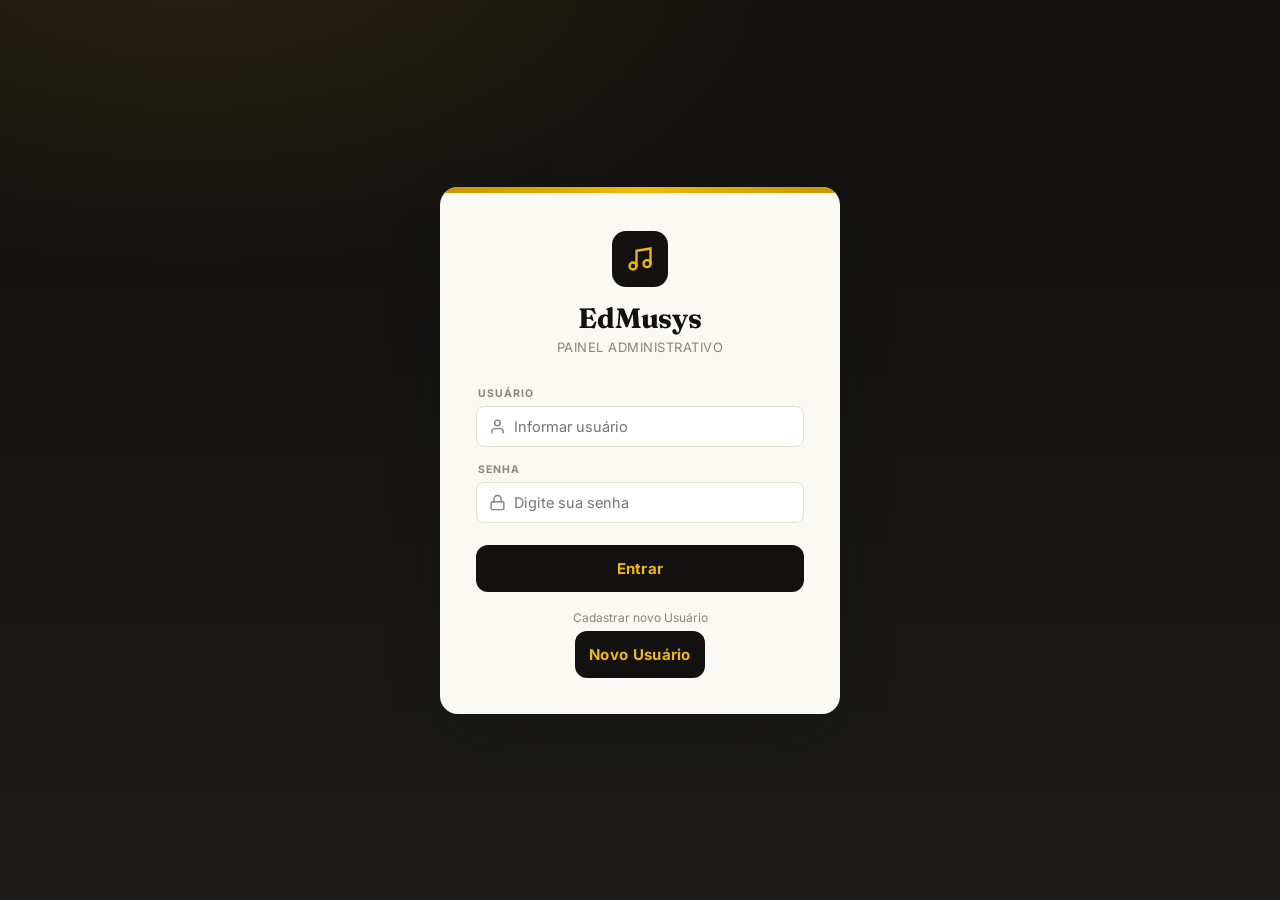
==== index.html @ 48be55d6 "arquivos adicionados a um novo repositório apenas por organização." ====
<!DOCTYPE html>
<html lang="pt-BR">
<head>
<meta charset="UTF-8">
<meta name="viewport" content="width=device-width, initial-scale=1.0">
<title>EdMusys — Gestão de Escola de Música</title>
<link rel="preconnect" href="https://fonts.googleapis.com">
<link href="https://fonts.googleapis.com/css2?family=Fraunces:ital,opsz,wght@0,9..144,500;0,9..144,600;0,9..144,700;1,9..144,500&family=Inter:wght@400;500;600;700;800&family=JetBrains+Mono:wght@500;700&display=swap" rel="stylesheet">

  <link rel="stylesheet" href="css/style.css">
</head>
<body>

<!--PAGINA LOGIN: Área responsável pela autenticação do administrador.O usuário informa seu usuário e senha para acessaro painel administrativo do EdMusys.-->
<div id="login-screen">
  <div class="login-card">
    <!--IDENTIDADE VISUAL DO SISTEMA: Exibe o símbolo musical, nome EdMusys e identificaçãoda área administrativa.-->
    <div class="login-brand">
      <div class="staff">
        <svg viewBox="0 0 24 24" fill="none" stroke="#F0B90B" stroke-width="2" stroke-linecap="round"><path d="M9 18V5l12-2v13"/><circle cx="6" cy="18" r="3"/><circle cx="18" cy="16" r="3"/></svg>
      </div>
      <h1>EdMusys</h1>
      <p>Painel administrativo</p>
    </div>
    <!--FORMULÁRIO DE ACESSO: Contém os campos de usuário e senha, mensagem de erro e botão utilizado para entrar no sistema-->
    <form class="login-form" id="login-form">
      <div class="ifield"> <!--CAMPO DE USUÁRIO: Permite informar o usuário utilizado para acessaro painel administrativo.-->
        <label for="login-user">Usuário</label>
        <div class="icontainer">
          <svg viewBox="0 0 24 24" fill="none" stroke="currentColor" stroke-width="2" stroke-linecap="round" stroke-linejoin="round"><path d="M20 21v-2a4 4 0 0 0-4-4H8a4 4 0 0 0-4 4v2"/><circle cx="12" cy="7" r="4"/></svg>
          <input id="login-user" autocomplete="username" placeholder="Informar usuário">
        </div>
      </div>
      <div class="ifield"><!-- CAMPO DE SENHA: Permite informar a senha do administrador.-->
        <label for="login-pass">Senha</label>
        <div class="icontainer">
          <svg viewBox="0 0 24 24" fill="none" stroke="currentColor" stroke-width="2" stroke-linecap="round" stroke-linejoin="round"><rect x="3" y="11" width="18" height="11" rx="2"/><path d="M7 11V7a5 5 0 0 1 10 0v4"/></svg>
          <input id="login-pass" type="password" autocomplete="current-password" placeholder="Digite sua senha">
        </div>
      </div>
      <!-- MENSAGEM DE ERRO DO LOGIN: exibida quando os dados informados não correspondem a um administrador válido-->
      <div class="login-error" id="login-error">Usuário ou senha inválidos.</div>
      <button type="submit" class="login-submit">Entrar</button><!-- BOTÃO DE ACESSO:Envia os dados do formulário para que o JavaScript realize a validação das credenciais.-->
    </form>
    
    <p class="login-hint">Cadastrar novo Usuário</p>
    <!--Redireciona o administrador para a página cadastro.html-->
    <button class="login-submit novo-usuario" type = "button"
      onclick="window.location.href='cadastro.html'">
      Novo Usuário
    </button>
  </div>
</div>

<!-- PAINEL PRINCIPAL DO SISTEMA: Contém toda a interface administrativa que será exibida depois que o login for realizado com sucesso. -->
<div id="app" class="hidden">
  <aside class="sidebar" id="sidebar"><!-- MENU LATERAL-Permite navegar entre as principais áreas do sistema:Visão Geral, Alunos, Professores e Agendamento.-->
    <button class="brand-btn" id="brand-btn"> 
      <!-- IDENTIDADE VISUAL DO PAINEL:Botão com a marca EdMusys. Também pode ser utilizado para retornar à Visão Geral-->
      <span class="mark"><svg viewBox="0 0 24 24" fill="none" stroke="currentColor" stroke-width="2.2" stroke-linecap="round"><path d="M9 18V5l12-2v13"/><circle cx="6" cy="18" r="3"/><circle cx="18" cy="16" r="3"/></svg></span>
      <span class="name">EdMusys</span>
    </button>
    <nav class="nav-group"> <!--Menu Lateral; botões responsáveis por trocar as telas exibidas no painel administrativo.-->
      <button class="nav-btn" data-view="overview"><svg viewBox="0 0 24 24" fill="none" stroke="currentColor" stroke-width="2" stroke-linecap="round" stroke-linejoin="round"><rect x="3" y="3" width="7" height="9"/><rect x="14" y="3" width="7" height="5"/><rect x="14" y="12" width="7" height="9"/><rect x="3" y="16" width="7" height="5"/></svg> Visão Geral</button>
      <button class="nav-btn" data-view="alunos"><svg viewBox="0 0 24 24" fill="none" stroke="currentColor" stroke-width="2" stroke-linecap="round" stroke-linejoin="round"><path d="M22 10 12 5 2 10l10 5 10-5Z"/><path d="M6 12v5c0 1.7 2.7 3 6 3s6-1.3 6-3v-5"/></svg> Alunos</button>
      <button class="nav-btn" data-view="professores"><svg viewBox="0 0 24 24" fill="none" stroke="currentColor" stroke-width="2" stroke-linecap="round" stroke-linejoin="round"><circle cx="12" cy="8" r="4"/><path d="M4 21c0-4.4 3.6-7 8-7s8 2.6 8 7"/></svg> Professores</button>
      <button class="nav-btn" data-view="horarios"><svg viewBox="0 0 24 24" fill="none" stroke="currentColor" stroke-width="2" stroke-linecap="round" stroke-linejoin="round"><circle cx="12" cy="12" r="9"/><path d="M12 7v5l3 3"/></svg> Agendamento</button>
    </nav> <!-- fecha tag menu lateral -->
    <div class="sidebar-foot">
      <button class="logout-btn" id="logout-btn"><svg viewBox="0 0 24 24" fill="none" stroke="currentColor" stroke-width="2" stroke-linecap="round" stroke-linejoin="round"><path d="M9 21H5a2 2 0 0 1-2-2V5a2 2 0 0 1 2-2h4"/><path d="M16 17l5-5-5-5"/><path d="M21 12H9"/></svg> Sair</button>
    </div>
  </aside>

  <div class="main">
    <div class="topbar">
      <div style="display:flex; align-items:center; gap:12px;">
        <button class="menu-toggle" id="menu-toggle"><svg viewBox="0 0 24 24" fill="none" stroke="currentColor" stroke-width="2" stroke-linecap="round"><path d="M3 6h18M3 12h18M3 18h18"/></svg></button>
        <div>
          <h2 id="view-title">Visão Geral</h2>
          <div class="sub" id="view-sub">Resumo da escola</div>
        </div>
      </div>
      <div id="topbar-actions"></div>
    </div>
    <div class="view" id="view-container"></div>
  </div>
</div>

<!-- FAB -->
<button class="fab hidden" id="fab-calendar" aria-label="Abrir calendário">
  <svg viewBox="0 0 24 24" fill="none" stroke="currentColor" stroke-width="2" stroke-linecap="round" stroke-linejoin="round"><rect x="3" y="4" width="18" height="18" rx="2"/><path d="M16 2v4M8 2v4M3 10h18"/></svg>
</button>

<!-- Calendar overlay -->
<div id="calendar-overlay" class="hidden"></div>

<!-- Modal root -->
<div id="modal-root"></div>

<!-- Profile overlay root -->
<div id="profile-root"></div>

  <script src="js/script.js"></script>

</body>
</html>
---- css/style.css ----
:root{
  --black:#121110;
  --black-soft:#1C1B18;
  --black-elev:#242220;
  --white:#FFFFFF;
  --cream:#FBF9F4;
  --cream-dim:#F1EDE3;
  --gold:#F0B90B;
  --gold-deep:#C99400;
  --gold-pale:#FCE9A8;
  --line:#33312B;
  --line-light:#E4DFD1;
  --muted:#8A8579;
  --muted-dark:#B9B4A6;
  --danger:#E5484D;
  --success:#3FB25E;
  --radius-lg:18px;
  --radius-md:12px;
  --radius-sm:8px;
  --font-display:'Fraunces',serif;
  --font-body:'Inter',sans-serif;
  --font-mono:'JetBrains Mono',monospace;
  --shadow-card:0 1px 2px rgba(18,17,16,.06), 0 8px 24px -12px rgba(18,17,16,.18);
  --shadow-pop:0 20px 60px -20px rgba(18,17,16,.45);
}
*{box-sizing:border-box; margin:0; padding:0;}
body{
  font-family:var(--font-body);
  background:var(--cream);
  color:var(--black);
  min-height:100vh;
  -webkit-font-smoothing:antialiased;
}
button{font-family:inherit; cursor:pointer;}
input,select{font-family:inherit;}
::selection{background:var(--gold-pale); color:var(--black);}
.hidden{display:none !important;}
.scr-only{position:absolute; width:1px; height:1px; overflow:hidden; clip:rect(0,0,0,0);}
:focus-visible{outline:2px solid var(--gold-deep); outline-offset:2px;}

/* ============ LOGIN ============ */
#login-screen{
  min-height:100vh; display:flex; align-items:center; justify-content:center;
  background:
    radial-gradient(1200px 600px at 15% -10%, rgba(240,185,11,.10), transparent 60%),
    linear-gradient(180deg,var(--black) 0%, var(--black-soft) 100%);
  padding:24px;
}
.login-card{
  width:100%; max-width:400px; background:var(--cream);
  border-radius:var(--radius-lg); padding:44px 36px 36px;
  box-shadow:var(--shadow-pop);
  position:relative; overflow:hidden;
}
.login-card::before{
  content:""; position:absolute; top:0; left:0; right:0; height:6px;
  background:linear-gradient(90deg,var(--gold-deep),var(--gold) 50%,var(--gold-deep));
}
.login-brand{ text-align:center; margin-bottom:8px;}
.login-brand .staff{
  width:56px; height:56px; margin:0 auto 14px; border-radius:14px;
  background:var(--black); display:flex; align-items:center; justify-content:center;
}
.login-brand .staff svg{width:28px; height:28px;}
.login-brand h1{ font-family:var(--font-display); font-weight:700; font-size:28px; letter-spacing:-.01em;}
.login-brand p{ color:var(--muted); font-size:13px; margin-top:4px; letter-spacing:.04em; text-transform:uppercase;}
.login-form{ margin-top:32px; display:flex; flex-direction:column; gap:16px;}
.login-error{ display:none; background:#FBEAEA; color:var(--danger); font-size:13px; padding:10px 12px; border-radius:var(--radius-sm); font-weight:600;}
.login-error.show{display:block;}
.login-submit{
  margin-top:6px; background:var(--black); color:var(--gold);
  border:none; border-radius:var(--radius-md); padding:14px; font-weight:700;
  font-size:15px; letter-spacing:.02em; transition:transform .15s ease, background .15s ease;
}
.login-submit:hover{ background:#000; transform:translateY(-1px);}
.login-hint{ text-align:center; margin-top:18px; font-size:12px; color:var(--muted);}

.novo-usuario{ /*Botão de cadastro novo adm*/
  display:block;
  width:fit-content;
  margin:6px auto 0;
}


/* ============ IField component ============ */
.ifield{ display:flex; flex-direction:column; gap:6px; }
.ifield label{
  font-size:10.5px; font-weight:700; letter-spacing:.09em; text-transform:uppercase;
  color:var(--muted); padding-left:2px;
}
.ifield .icontainer{
  display:flex; align-items:center; gap:8px;
  border:1.5px solid var(--line-light); border-radius:var(--radius-sm);
  background:var(--white); padding:0 12px; transition:border-color .15s ease, box-shadow .15s ease;
}
.ifield .icontainer:focus-within{
  border-color:var(--gold-deep); box-shadow:0 0 0 3px rgba(240,185,11,.22);
}
.ifield .icontainer input, .ifield .icontainer select{
  flex:1; border:none; outline:none; background:transparent;
  padding:11px 0; font-size:14.5px; color:var(--black); min-width:0;
}
.ifield .icontainer svg{ width:17px; height:17px; color:var(--muted); flex-shrink:0;}
.ifield .icontainer:focus-within svg{ color:var(--gold-deep); }
.ifield.readonly .icontainer{ background:var(--cream-dim); }
.ifield.readonly input{ color:var(--muted-dark); font-weight:600; }
.ifield .err{ font-size:11.5px; color:var(--danger); font-weight:600; padding-left:2px; display:none;}
.ifield .err.show{display:block;}
.ifield.dark label{ color:var(--muted-dark); }
.ifield.dark .icontainer{ background:var(--black-elev); border-color:#39362F; }
.ifield.dark .icontainer input, .ifield.dark .icontainer select{ color:var(--cream); }
.ifield.dark .icontainer select option{ background:var(--black-elev); color:var(--cream); }
.ifield.dark .icontainer svg{ color:var(--muted-dark); }
.ifield.dark .icontainer:focus-within{ border-color:var(--gold); box-shadow:0 0 0 3px rgba(240,185,11,.18); }

/* ============ APP SHELL ============ */
#app{ display:flex; min-height:100vh; }
.sidebar{
  width:236px; flex-shrink:0; background:var(--black); color:var(--cream);
  display:flex; flex-direction:column; padding:22px 16px; position:sticky; top:0; height:100vh;
}
.brand-btn{
  display:flex; align-items:center; gap:10px; background:none; border:none; color:var(--gold);
  padding:6px 4px 22px; text-align:left; width:100%;
}
.brand-btn .mark{ width:34px; height:34px; background:var(--gold); border-radius:9px; display:flex; align-items:center; justify-content:center; flex-shrink:0;}
.brand-btn .mark svg{ width:19px; height:19px; color:var(--black);}
.brand-btn .name{ font-family:var(--font-display); font-weight:700; font-size:19px; color:var(--white); letter-spacing:-.01em;}
.nav-group{ display:flex; flex-direction:column; gap:3px; margin-top:6px;}
.nav-btn{
  display:flex; align-items:center; gap:11px; background:none; border:none; color:var(--muted-dark);
  padding:11px 12px; border-radius:var(--radius-sm); font-size:14px; font-weight:600; text-align:left;
  transition:background .15s ease, color .15s ease;
}
.nav-btn svg{ width:17px; height:17px; flex-shrink:0;}
.nav-btn:hover{ background:var(--black-elev); color:var(--white);}
.nav-btn.active{ background:var(--gold); color:var(--black);}
.sidebar-foot{ margin-top:auto; padding-top:16px; border-top:1px solid var(--line);}
.logout-btn{
  display:flex; align-items:center; gap:10px; background:none; border:none; color:var(--muted-dark);
  font-size:13px; font-weight:600; padding:10px 12px; width:100%; border-radius:var(--radius-sm);
}
.logout-btn:hover{ background:var(--black-elev); color:var(--danger);}
.logout-btn svg{width:15px;height:15px;}

.main{ flex:1; min-width:0; display:flex; flex-direction:column; position:relative;}
.topbar{
  display:flex; align-items:center; justify-content:space-between;
  padding:22px 32px; border-bottom:1px solid var(--line-light); background:var(--cream);
  position:sticky; top:0; z-index:5;
}
.topbar h2{ font-family:var(--font-display); font-size:24px; font-weight:600;}
.topbar .sub{ color:var(--muted); font-size:13px; margin-top:2px;}
.btn{
  border:none; border-radius:var(--radius-sm); padding:10px 16px; font-weight:700; font-size:13.5px;
  display:inline-flex; align-items:center; gap:7px; transition:transform .12s ease, opacity .12s ease;
}
.btn svg{width:15px;height:15px;}
.btn:active{transform:scale(.97);}
.btn-gold{ background:var(--gold); color:var(--black); }
.btn-gold:hover{ background:var(--gold-deep); }
.btn-dark{ background:var(--black); color:var(--cream); }
.btn-dark:hover{ background:#000; }
.btn-ghost{ background:transparent; color:var(--muted); border:1.5px solid var(--line-light);}
.btn-ghost:hover{ border-color:var(--muted); color:var(--black);}
.btn-danger{ background:transparent; color:var(--danger); border:1.5px solid #F3CBCB;}
.btn-danger:hover{ background:#FBEAEA;}
.btn:disabled{ opacity:.4; cursor:not-allowed; transform:none;}

.view{ padding:28px 32px 60px; }

/* ============ OVERVIEW ============ */
.stat-grid{ display:grid; grid-template-columns:repeat(auto-fit,minmax(190px,1fr)); gap:16px; margin-bottom:28px;}
.stat-card{
  background:var(--white); border-radius:var(--radius-md); padding:20px; box-shadow:var(--shadow-card);
  border-left:4px solid var(--gold);
}
.stat-card .num{ font-family:var(--font-mono); font-size:32px; font-weight:700;}
.stat-card .lbl{ color:var(--muted); font-size:12.5px; font-weight:600; text-transform:uppercase; letter-spacing:.05em; margin-top:4px;}
.overview-sec{ background:var(--white); border-radius:var(--radius-lg); padding:22px; box-shadow:var(--shadow-card); margin-bottom:20px;}
.overview-sec h3{ font-family:var(--font-display); font-size:17px; margin-bottom:14px;}
.mini-row{ display:flex; align-items:center; justify-content:space-between; padding:10px 0; border-bottom:1px solid var(--line-light); font-size:14px;}
.mini-row:last-child{border-bottom:none;}
.mini-row .tag{ font-family:var(--font-mono); font-weight:700; color:var(--gold-deep); font-size:12.5px;}

/* ============ PEOPLE LISTS ============ */
.people-grid{ display:grid; grid-template-columns:repeat(auto-fill,minmax(270px,1fr)); gap:16px;}
.person-card{
  background:var(--white); border-radius:var(--radius-md); padding:18px; box-shadow:var(--shadow-card);
  display:flex; flex-direction:column; gap:12px;
}
.person-top{ display:flex; align-items:center; gap:12px;}
.avatar{
  width:44px; height:44px; border-radius:50%; background:var(--black); color:var(--gold);
  display:flex; align-items:center; justify-content:center; font-weight:700; font-size:15px; flex-shrink:0;
}
.person-name{ font-weight:700; font-size:15px;}
.person-sub{ font-size:12.5px; color:var(--muted); margin-top:1px;}
.badge{
  display:inline-flex; align-items:center; padding:3px 9px; border-radius:99px; font-size:11px; font-weight:700;
  background:var(--gold-pale); color:var(--gold-deep); text-transform:uppercase; letter-spacing:.03em;
}
.badge.paid{ background:#DCF3E3; color:var(--success);}
.badge.pending{ background:#FBEAEA; color:var(--danger);}
.person-meta{ display:flex; flex-wrap:wrap; gap:6px;}
.chip{ background:var(--cream-dim); color:var(--black); font-size:11.5px; font-weight:600; padding:4px 9px; border-radius:99px;}
.person-schedule{ font-size:12.5px; color:var(--muted); display:flex; flex-direction:column; gap:3px; border-top:1px dashed var(--line-light); padding-top:10px;}
.person-schedule b{ color:var(--black); font-family:var(--font-mono);}
.person-actions{ display:flex; gap:8px; margin-top:auto;}
.icon-btn{
  width:32px; height:32px; border-radius:var(--radius-sm); border:1.5px solid var(--line-light); background:var(--white);
  display:flex; align-items:center; justify-content:center; color:var(--muted); flex-shrink:0;
}
.icon-btn svg{width:15px;height:15px;}
.icon-btn:hover{ border-color:var(--gold-deep); color:var(--gold-deep);}
.icon-btn.danger:hover{ border-color:var(--danger); color:var(--danger); background:#FBEAEA;}
.empty-state{
  text-align:center; padding:60px 20px; color:var(--muted); background:var(--white); border-radius:var(--radius-lg);
  border:1.5px dashed var(--line-light);
}
.empty-state svg{width:38px;height:38px; color:var(--gold); margin-bottom:12px;}
.empty-state p{font-size:14px; margin-bottom:14px;}

/* ============ HORARIOS ============ */
.day-pills{ display:flex; gap:8px; flex-wrap:wrap; margin-bottom:22px;}
.day-pill{
  display:flex; align-items:center; gap:7px; background:var(--white); border:1.5px solid var(--line-light);
  border-radius:99px; padding:9px 15px; font-weight:700; font-size:13px; color:var(--black);
}
.day-pill .cnt{
  background:var(--cream-dim); color:var(--muted); font-family:var(--font-mono); font-size:11px; font-weight:700;
  min-width:18px; height:18px; border-radius:99px; display:flex; align-items:center; justify-content:center; padding:0 5px;
}
.day-pill.active{ background:var(--black); border-color:var(--black); color:var(--gold);}
.day-pill.active .cnt{ background:var(--gold); color:var(--black);}

.schedule-grid{ display:grid; grid-template-columns:repeat(auto-fill,minmax(300px,1fr)); gap:18px;}
.ticket-card{
  background:var(--white); border-radius:var(--radius-lg); overflow:hidden; box-shadow:var(--shadow-card);
  position:relative;
}
.ticket-band{
  background:linear-gradient(120deg,var(--gold-deep),var(--gold) 65%);
  padding:14px 18px; display:flex; align-items:baseline; justify-content:space-between; position:relative;
}
.ticket-band .day{ font-family:var(--font-display); font-weight:700; font-size:16px; color:var(--black);}
.ticket-band .time{ font-family:var(--font-mono); font-weight:700; font-size:22px; color:var(--black); letter-spacing:-.02em;}
.ticket-perf{
  height:14px; position:relative; background:var(--white);
  background-image:radial-gradient(circle 6px at 0 0, transparent 6px, var(--white) 6.5px),
    radial-gradient(circle 6px at 100% 0, transparent 6px, var(--white) 6.5px);
}
.ticket-perf::before{
  content:""; position:absolute; top:0; left:14px; right:14px; height:0; border-top:2px dashed var(--line-light);
}
.ticket-body{ padding:16px 18px 18px;}
.ticket-instrument{ font-size:16px; font-weight:700; color:var(--black); margin-bottom:12px; display:flex; align-items:center; gap:8px;}
.ticket-instrument svg{width:17px;height:17px; color:var(--gold-deep);}
.ticket-people{ display:flex; align-items:stretch; }
.ticket-people .side{ flex:1; min-width:0;}
.ticket-people .side .lbl{ font-size:10px; font-weight:700; text-transform:uppercase; letter-spacing:.07em; color:var(--muted); margin-bottom:3px;}
.ticket-people .side .val{ font-size:13.5px; font-weight:600; white-space:nowrap; overflow:hidden; text-overflow:ellipsis;}
.ticket-divider{ width:1px; background:var(--line-light); margin:2px 16px;}
.ticket-actions{ display:flex; gap:8px; margin-top:16px; padding-top:14px; border-top:1px solid var(--line-light);}
.ticket-actions .icon-btn{ margin-left:auto;}

.ticket-edit{ background:var(--black-soft);}
.ticket-edit-head{ display:flex; align-items:center; justify-content:space-between; padding:14px 18px; border-bottom:1px solid var(--line);}
.ticket-edit-head span{ font-weight:700; color:var(--gold); font-size:13px; text-transform:uppercase; letter-spacing:.05em;}
.ticket-edit-actions{ display:flex; gap:8px;}
.btn-sm{ padding:7px 12px; font-size:12px; border-radius:var(--radius-sm); font-weight:700; border:none;}
.btn-sm.save{ background:var(--gold); color:var(--black);}
.btn-sm.cancel{ background:var(--black-elev); color:var(--cream);}
.ticket-edit-body{ padding:16px 18px; display:flex; flex-direction:column; gap:12px;}
.ticket-edit-foot{ padding:12px 18px; border-top:1px solid var(--line);}
.link-danger{ background:none; border:none; color:#FF7A7E; font-size:12.5px; font-weight:700; display:flex; align-items:center; gap:6px;}
.link-danger svg{width:14px;height:14px;}

/* ============ FAB ============ */
.fab{
  position:fixed; right:30px; bottom:30px; width:64px; height:64px; border-radius:50%;
  background:var(--black); color:var(--gold); border:none; box-shadow:0 12px 30px -8px rgba(18,17,16,.5);
  display:flex; align-items:center; justify-content:center; z-index:40; transition:transform .15s ease;
}
.fab:hover{ transform:translateY(-3px) scale(1.03); background:#000;}
.fab svg{ width:28px; height:28px;}

/* ============ CALENDAR OVERLAY ============ */
#calendar-overlay{
  position:fixed; inset:0; background:var(--cream); z-index:60; overflow-y:auto;
}
.cal-head{ display:flex; align-items:center; justify-content:space-between; padding:22px 32px; border-bottom:1px solid var(--line-light);}
.cal-close{ background:var(--black); color:var(--gold); border:none; width:38px; height:38px; border-radius:var(--radius-sm); display:flex; align-items:center; justify-content:center;}
.cal-close svg{width:17px;height:17px;}
.cal-grid{ padding:24px 32px; display:grid; grid-template-columns:repeat(6,1fr); gap:14px;}
.cal-col h4{ font-family:var(--font-display); text-align:center; padding:10px; background:var(--black); color:var(--gold); border-radius:var(--radius-sm) var(--radius-sm) 0 0; font-size:14px;}
.cal-col .slots{ background:var(--white); border:1px solid var(--line-light); border-top:none; border-radius:0 0 var(--radius-sm) var(--radius-sm); min-height:120px; padding:8px;}
.cal-slot{ font-family:var(--font-mono); font-size:11px; background:var(--gold-pale); color:var(--gold-deep); border-radius:6px; padding:6px 7px; margin-bottom:6px; font-weight:700;}
.cal-slot small{ display:block; font-family:var(--font-body); font-weight:600; color:var(--black); font-size:11px; margin-top:2px;}
@media (max-width:900px){ .cal-grid{grid-template-columns:repeat(2,1fr);} }

/* ============ MODALS ============ */
.modal-overlay{
  position:fixed; inset:0; background:rgba(18,17,16,.55); backdrop-filter:blur(2px); z-index:80;
  display:flex; align-items:center; justify-content:center; padding:20px;
}
.modal{
  background:var(--cream); border-radius:var(--radius-lg); width:100%; max-width:440px; max-height:88vh;
  overflow-y:auto; box-shadow:var(--shadow-pop);
}
.modal-head{ display:flex; align-items:center; justify-content:space-between; padding:20px 22px; border-bottom:1px solid var(--line-light); position:sticky; top:0; background:var(--cream);}
.modal-head h3{ font-family:var(--font-display); font-size:19px;}
.modal-close{ background:none; border:none; color:var(--muted); width:30px; height:30px; display:flex; align-items:center; justify-content:center; border-radius:50%;}
.modal-close:hover{ background:var(--cream-dim); color:var(--black);}
.modal-close svg{width:17px;height:17px;}
.modal-body{ padding:20px 22px; display:flex; flex-direction:column; gap:14px;}
.pill-select{ display:flex; flex-wrap:wrap; gap:7px;}
.pill-opt{
  border:1.5px solid var(--line-light); background:var(--white); border-radius:99px; padding:7px 13px;
  font-size:12.5px; font-weight:700; color:var(--muted-dark);
}
.pill-opt.on{ background:var(--gold); border-color:var(--gold-deep); color:var(--black);}
.pill-opt.dark{ background:var(--black-elev); border-color:#39362F; color:var(--muted-dark);}
.pill-opt.dark.on{ background:var(--gold); border-color:var(--gold); color:var(--black);}
.field-group-lbl{ font-size:10.5px; font-weight:700; letter-spacing:.09em; text-transform:uppercase; color:var(--muted); padding-left:2px;}
.modal-foot{ padding:16px 22px 22px;}
.modal-foot .btn{ width:100%; justify-content:center; padding:13px;}

/* ============ FULLSCREEN PROFILE ============ */
#profile-overlay{
  position:fixed; inset:0; background:var(--cream); z-index:70; overflow-y:auto;
}
.profile-head{
  background:var(--black); padding:34px 32px 60px; position:relative;
}
.profile-back{ background:var(--black-elev); border:none; color:var(--cream); width:36px; height:36px; border-radius:var(--radius-sm); display:flex; align-items:center; justify-content:center; margin-bottom:22px;}
.profile-back svg{width:17px;height:17px;}
.profile-id{ display:flex; align-items:center; gap:16px;}
.profile-avatar{ width:72px; height:72px; border-radius:50%; background:var(--gold); color:var(--black); display:flex; align-items:center; justify-content:center; font-size:26px; font-weight:700; flex-shrink:0;}
.profile-id h2{ font-family:var(--font-display); color:var(--white); font-size:24px;}
.profile-id .badge{ margin-top:6px;}
.profile-body{ padding:0 32px; margin-top:-38px; max-width:640px;}
.profile-panel{ background:var(--white); border-radius:var(--radius-lg); box-shadow:var(--shadow-card); padding:24px; margin-bottom:60px;}
.profile-panel h4{ font-family:var(--font-display); font-size:16px; margin-bottom:16px; display:flex; align-items:center; gap:8px;}
.field-row{ display:grid; grid-template-columns:1fr 1fr; gap:14px; margin-bottom:14px;}
@media (max-width:520px){ .field-row{grid-template-columns:1fr;} }
.pay-toggle-wrap{ display:flex; align-items:center; justify-content:space-between; background:var(--cream-dim); border-radius:var(--radius-sm); padding:12px 14px; margin-bottom:16px;}
.pay-toggle-wrap span{ font-size:13px; font-weight:700;}
.switch{ position:relative; width:44px; height:24px;}
.switch input{ opacity:0; width:0; height:0;}
.switch .track{ position:absolute; inset:0; background:var(--line-light); border-radius:99px; transition:.2s; cursor:pointer;}
.switch .track::before{ content:""; position:absolute; width:18px; height:18px; left:3px; top:3px; background:var(--white); border-radius:50%; transition:.2s;}
.switch input:checked + .track{ background:var(--success);}
.switch input:checked + .track::before{ transform:translateX(20px);}
.profile-save-bar{ position:sticky; bottom:0; background:var(--cream); padding:16px 0 0; margin-top:6px;}
.profile-save-bar .btn{ width:100%; justify-content:center; padding:14px;}

@media (max-width:860px){
  .sidebar{ position:fixed; z-index:50; transform:translateX(-100%); transition:transform .2s ease; box-shadow:var(--shadow-pop);}
  .sidebar.open{ transform:translateX(0);}
  .topbar{ padding:18px 18px;}
  .view{ padding:20px 18px 60px;}
  .menu-toggle{ display:flex !important;}
  .fab{ right:18px; bottom:18px;}
}
.menu-toggle{ display:none; background:var(--black); color:var(--gold); border:none; width:38px; height:38px; border-radius:var(--radius-sm); align-items:center; justify-content:center;}
.menu-toggle svg{width:18px;height:18px;}
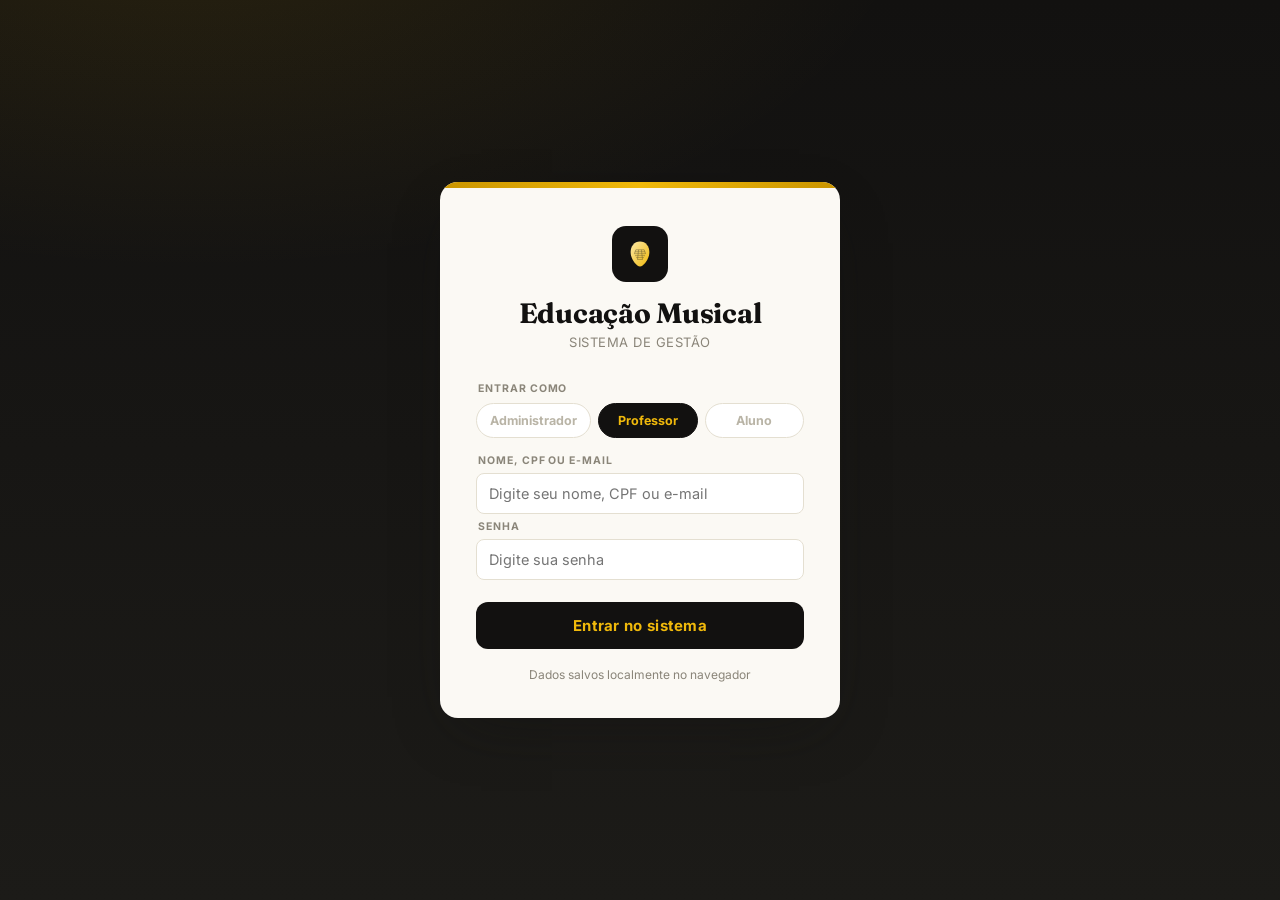
==== commit 5e9fbfaf: "Refactor login screen and add main app panel Updated the login screen and added the main application" ====
--- a/index.html
+++ b/index.html
@@ -12,48 +12,10 @@
 <body>
 
 <!--PAGINA LOGIN: Área responsável pela autenticação do administrador.O usuário informa seu usuário e senha para acessaro painel administrativo do EdMusys.-->
-<div id="login-screen">
-  <div class="login-card">
-    <!--IDENTIDADE VISUAL DO SISTEMA: Exibe o símbolo musical, nome EdMusys e identificaçãoda área administrativa.-->
-    <div class="login-brand">
-      <div class="staff">
-        <svg viewBox="0 0 24 24" fill="none" stroke="#F0B90B" stroke-width="2" stroke-linecap="round"><path d="M9 18V5l12-2v13"/><circle cx="6" cy="18" r="3"/><circle cx="18" cy="16" r="3"/></svg>
-      </div>
-      <h1>EdMusys</h1>
-      <p>Painel administrativo</p>
-    </div>
-    <!--FORMULÁRIO DE ACESSO: Contém os campos de usuário e senha, mensagem de erro e botão utilizado para entrar no sistema-->
-    <form class="login-form" id="login-form">
-      <div class="ifield"> <!--CAMPO DE USUÁRIO: Permite informar o usuário utilizado para acessaro painel administrativo.-->
-        <label for="login-user">Usuário</label>
-        <div class="icontainer">
-          <svg viewBox="0 0 24 24" fill="none" stroke="currentColor" stroke-width="2" stroke-linecap="round" stroke-linejoin="round"><path d="M20 21v-2a4 4 0 0 0-4-4H8a4 4 0 0 0-4 4v2"/><circle cx="12" cy="7" r="4"/></svg>
-          <input id="login-user" autocomplete="username" placeholder="Informar usuário">
-        </div>
-      </div>
-      <div class="ifield"><!-- CAMPO DE SENHA: Permite informar a senha do administrador.-->
-        <label for="login-pass">Senha</label>
-        <div class="icontainer">
-          <svg viewBox="0 0 24 24" fill="none" stroke="currentColor" stroke-width="2" stroke-linecap="round" stroke-linejoin="round"><rect x="3" y="11" width="18" height="11" rx="2"/><path d="M7 11V7a5 5 0 0 1 10 0v4"/></svg>
-          <input id="login-pass" type="password" autocomplete="current-password" placeholder="Digite sua senha">
-        </div>
-      </div>
-      <!-- MENSAGEM DE ERRO DO LOGIN: exibida quando os dados informados não correspondem a um administrador válido-->
-      <div class="login-error" id="login-error">Usuário ou senha inválidos.</div>
-      <button type="submit" class="login-submit">Entrar</button><!-- BOTÃO DE ACESSO:Envia os dados do formulário para que o JavaScript realize a validação das credenciais.-->
-    </form>
-    
-    <p class="login-hint">Cadastrar novo Usuário</p>
-    <!--Redireciona o administrador para a página cadastro.html-->
-    <button class="login-submit novo-usuario" type = "button"
-      onclick="window.location.href='cadastro.html'">
-      Novo Usuário
-    </button>
-  </div>
-</div>
+
 
 <!-- PAINEL PRINCIPAL DO SISTEMA: Contém toda a interface administrativa que será exibida depois que o login for realizado com sucesso. -->
-<div id="app" class="hidden">
+<div id="app">
   <aside class="sidebar" id="sidebar"><!-- MENU LATERAL-Permite navegar entre as principais áreas do sistema:Visão Geral, Alunos, Professores e Agendamento.-->
     <button class="brand-btn" id="brand-btn"> 
       <!-- IDENTIDADE VISUAL DO PAINEL:Botão com a marca EdMusys. Também pode ser utilizado para retornar à Visão Geral-->
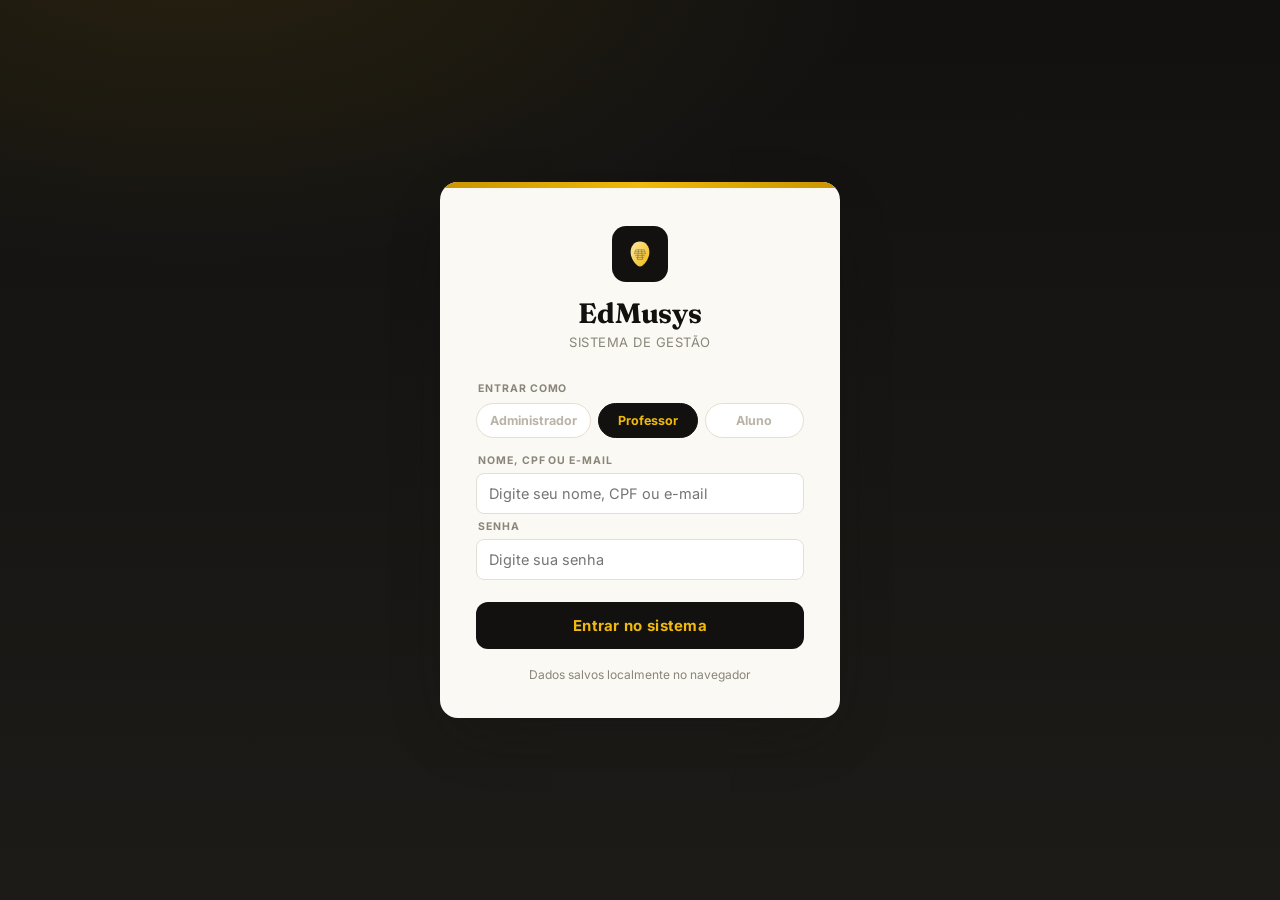
==== commit e9c9c052: "Refactor index.html structure and improve layout" ====
--- a/index.html
+++ b/index.html
@@ -1,33 +1,27 @@
 <!DOCTYPE html>
 <html lang="pt-BR">
 <head>
-<meta charset="UTF-8">
-<meta name="viewport" content="width=device-width, initial-scale=1.0">
-<title>EdMusys — Gestão de Escola de Música</title>
-<link rel="preconnect" href="https://fonts.googleapis.com">
-<link href="https://fonts.googleapis.com/css2?family=Fraunces:ital,opsz,wght@0,9..144,500;0,9..144,600;0,9..144,700;1,9..144,500&family=Inter:wght@400;500;600;700;800&family=JetBrains+Mono:wght@500;700&display=swap" rel="stylesheet">
-
+  <meta charset="UTF-8">
+  <meta name="viewport" content="width=device-width, initial-scale=1.0">
+  <title>EdMusys — Gestão de Escola de Música</title>
+  <link rel="preconnect" href="https://fonts.googleapis.com">
+  <link href="https://fonts.googleapis.com/css2?family=Fraunces:ital,opsz,wght@0,9..144,500;0,9..144,600;0,9..144,700;1,9..144,500&family=Inter:wght@400;500;600;700;800&family=JetBrains+Mono:wght@500;700&display=swap" rel="stylesheet">
   <link rel="stylesheet" href="css/style.css">
 </head>
 <body>
 
-<!--PAGINA LOGIN: Área responsável pela autenticação do administrador.O usuário informa seu usuário e senha para acessaro painel administrativo do EdMusys.-->
-
-
-<!-- PAINEL PRINCIPAL DO SISTEMA: Contém toda a interface administrativa que será exibida depois que o login for realizado com sucesso. -->
 <div id="app">
-  <aside class="sidebar" id="sidebar"><!-- MENU LATERAL-Permite navegar entre as principais áreas do sistema:Visão Geral, Alunos, Professores e Agendamento.-->
+  <aside class="sidebar" id="sidebar">
     <button class="brand-btn" id="brand-btn"> 
-      <!-- IDENTIDADE VISUAL DO PAINEL:Botão com a marca EdMusys. Também pode ser utilizado para retornar à Visão Geral-->
       <span class="mark"><svg viewBox="0 0 24 24" fill="none" stroke="currentColor" stroke-width="2.2" stroke-linecap="round"><path d="M9 18V5l12-2v13"/><circle cx="6" cy="18" r="3"/><circle cx="18" cy="16" r="3"/></svg></span>
       <span class="name">EdMusys</span>
     </button>
-    <nav class="nav-group"> <!--Menu Lateral; botões responsáveis por trocar as telas exibidas no painel administrativo.-->
-      <button class="nav-btn" data-view="overview"><svg viewBox="0 0 24 24" fill="none" stroke="currentColor" stroke-width="2" stroke-linecap="round" stroke-linejoin="round"><rect x="3" y="3" width="7" height="9"/><rect x="14" y="3" width="7" height="5"/><rect x="14" y="12" width="7" height="9"/><rect x="3" y="16" width="7" height="5"/></svg> Visão Geral</button>
+    <nav class="nav-group">
+      <button class="nav-btn active" data-view="overview"><svg viewBox="0 0 24 24" fill="none" stroke="currentColor" stroke-width="2" stroke-linecap="round" stroke-linejoin="round"><rect x="3" y="3" width="7" height="9"/><rect x="14" y="3" width="7" height="5"/><rect x="14" y="12" width="7" height="9"/><rect x="3" y="16" width="7" height="5"/></svg> Visão Geral</button>
       <button class="nav-btn" data-view="alunos"><svg viewBox="0 0 24 24" fill="none" stroke="currentColor" stroke-width="2" stroke-linecap="round" stroke-linejoin="round"><path d="M22 10 12 5 2 10l10 5 10-5Z"/><path d="M6 12v5c0 1.7 2.7 3 6 3s6-1.3 6-3v-5"/></svg> Alunos</button>
       <button class="nav-btn" data-view="professores"><svg viewBox="0 0 24 24" fill="none" stroke="currentColor" stroke-width="2" stroke-linecap="round" stroke-linejoin="round"><circle cx="12" cy="8" r="4"/><path d="M4 21c0-4.4 3.6-7 8-7s8 2.6 8 7"/></svg> Professores</button>
       <button class="nav-btn" data-view="horarios"><svg viewBox="0 0 24 24" fill="none" stroke="currentColor" stroke-width="2" stroke-linecap="round" stroke-linejoin="round"><circle cx="12" cy="12" r="9"/><path d="M12 7v5l3 3"/></svg> Agendamento</button>
-    </nav> <!-- fecha tag menu lateral -->
+    </nav>
     <div class="sidebar-foot">
       <button class="logout-btn" id="logout-btn"><svg viewBox="0 0 24 24" fill="none" stroke="currentColor" stroke-width="2" stroke-linecap="round" stroke-linejoin="round"><path d="M9 21H5a2 2 0 0 1-2-2V5a2 2 0 0 1 2-2h4"/><path d="M16 17l5-5-5-5"/><path d="M21 12H9"/></svg> Sair</button>
     </div>
@@ -35,16 +29,49 @@
 
   <div class="main">
     <div class="topbar">
-      <div style="display:flex; align-items:center; gap:12px;">
+      <div class="topbar-left">
         <button class="menu-toggle" id="menu-toggle"><svg viewBox="0 0 24 24" fill="none" stroke="currentColor" stroke-width="2" stroke-linecap="round"><path d="M3 6h18M3 12h18M3 18h18"/></svg></button>
-        <div>
+        <div class="page-header">
           <h2 id="view-title">Visão Geral</h2>
-          <div class="sub" id="view-sub">Resumo da escola</div>
+          <p class="sub" id="view-sub">Resumo da escola</p>
         </div>
       </div>
-      <div id="topbar-actions"></div>
+
+      <div class="topbar-right">
+        <button id="theme-toggle" class="btn-theme" type="button" aria-label="Alternar tema">
+          <span id="theme-toggle-icon"></span>
+          <span id="theme-toggle-text">Modo Escuro</span>
+        </button>
+        <div id="topbar-actions"></div>
+      </div>
     </div>
+    
     <div class="view" id="view-container"></div>
+  </div>
+</div>
+
+<div class="card">
+  <!-- 1. VISUALIZAÇÃO NORMAL -->
+  <div class="info-aluno">
+    <h3>Raul Bezerra</h3>
+    <p>Violão - Segunda 13:00</p>
+    
+    <!-- Botão de editar chamando a função do JS -->
+    <button onclick="alternarEdicao(this)">✏️ Editar</button>
+  </div>
+
+  <!-- 2. FORMULÁRIO DE EDIÇÃO (Começa escondido pelo CSS) -->
+  <div class="form-edicao">
+    <h4>Editar Aluno</h4>
+    
+    <label>Nome:</label>
+    <input type="text" value="Raul Bezerra">
+    
+    <label>Horário:</label>
+    <input type="text" value="Segunda 13:00">
+
+    <button type="button" onclick="salvarFormulario(this)">Salvar</button>
+    <button type="button" onclick="alternarEdicao(this)">Cancelar</button>
   </div>
 </div>
 
@@ -53,16 +80,11 @@
   <svg viewBox="0 0 24 24" fill="none" stroke="currentColor" stroke-width="2" stroke-linecap="round" stroke-linejoin="round"><rect x="3" y="4" width="18" height="18" rx="2"/><path d="M16 2v4M8 2v4M3 10h18"/></svg>
 </button>
 
-<!-- Calendar overlay -->
+<!-- Overlay / Modais -->
 <div id="calendar-overlay" class="hidden"></div>
-
-<!-- Modal root -->
 <div id="modal-root"></div>
-
-<!-- Profile overlay root -->
 <div id="profile-root"></div>
 
-  <script src="js/script.js"></script>
-
+<script src="js/script.js"></script>
 </body>
 </html>
--- a/css/style.css
+++ b/css/style.css
@@ -1,367 +1,361 @@
-:root{
-  --black:#121110;
-  --black-soft:#1C1B18;
-  --black-elev:#242220;
-  --white:#FFFFFF;
-  --cream:#FBF9F4;
-  --cream-dim:#F1EDE3;
-  --gold:#F0B90B;
-  --gold-deep:#C99400;
-  --gold-pale:#FCE9A8;
-  --line:#33312B;
-  --line-light:#E4DFD1;
-  --muted:#8A8579;
-  --muted-dark:#B9B4A6;
-  --danger:#E5484D;
-  --success:#3FB25E;
-  --radius-lg:18px;
-  --radius-md:12px;
-  --radius-sm:8px;
-  --font-display:'Fraunces',serif;
-  --font-body:'Inter',sans-serif;
-  --font-mono:'JetBrains Mono',monospace;
-  --shadow-card:0 1px 2px rgba(18,17,16,.06), 0 8px 24px -12px rgba(18,17,16,.18);
-  --shadow-pop:0 20px 60px -20px rgba(18,17,16,.45);
-}
-*{box-sizing:border-box; margin:0; padding:0;}
-body{
-  font-family:var(--font-body);
-  background:var(--cream);
-  color:var(--black);
-  min-height:100vh;
-  -webkit-font-smoothing:antialiased;
-}
-button{font-family:inherit; cursor:pointer;}
-input,select{font-family:inherit;}
-::selection{background:var(--gold-pale); color:var(--black);}
-.hidden{display:none !important;}
-.scr-only{position:absolute; width:1px; height:1px; overflow:hidden; clip:rect(0,0,0,0);}
-:focus-visible{outline:2px solid var(--gold-deep); outline-offset:2px;}
+/* ============================================================
+   1. VARIÁVEIS DE TEMA E DARK MODE
+   ============================================================ */
+   :root {
+    --black: #121110;
+    --black-soft: #1C1B18;
+    --black-elev: #242220;
+    --white: #FFFFFF;
+    --cream: #FBF9F4;
+    --cream-dim: #F1EDE3;
+    --gold: #F0B90B;
+    --gold-deep: #C99400;
+    --gold-pale: #FCE9A8;
+    --line: #33312B;
+    --line-light: #E4DFD1;
+    --muted: #8A8579;
+    --muted-dark: #B9B4A6;
+    --danger: #E5484D;
+    --success: #3FB25E;
+    --radius-lg: 18px;
+    --radius-md: 12px;
+    --radius-sm: 8px;
+    --font-display: 'Fraunces', serif;
+    --font-body: 'Inter', sans-serif;
+    --font-mono: 'JetBrains Mono', monospace;
+    --shadow-card: 0 1px 2px rgba(18,17,16,.06), 0 8px 24px -12px rgba(18,17,16,.18);
+    --shadow-pop: 0 20px 60px -20px rgba(18,17,16,.45);
+  
+    /* Mapeamento de variáveis dinâmicas (Tema Claro Padrão) */
+    --bg-page: var(--cream);
+    --bg-surface: var(--white);
+    --bg-chip: #F1F5F9;
+    --text-main: var(--black);
+    --text-sub: var(--muted);
+    --text-chip: #334155;
+    --border-main: var(--line-light);
+    --border-chip: #E2E8F0;
+  }
+  
+  body.dark-mode {
+    --bg-page: var(--black);
+    --bg-surface: var(--black-soft);
+    --bg-chip: #262626;
+    --text-main: var(--cream);
+    --text-sub: var(--muted-dark);
+    --text-chip: #E5E5E5;
+    --border-main: var(--line);
+    --border-chip: #404040;
+  }
+  
+  /* ============================================================
+     2. RESET E ESTILOS BASE
+     ============================================================ */
+  * { box-sizing: border-box; margin: 0; padding: 0; }
+  
+  body {
+    font-family: var(--font-body);
+    background: var(--bg-page);
+    color: var(--text-main);
+    min-height: 100vh;
+    -webkit-font-smoothing: antialiased;
+    transition: background-color 0.25s ease, color 0.25s ease;
+  }
+  
+  button { font-family: inherit; cursor: pointer; }
+  input, select { font-family: inherit; }
+  ::selection { background: var(--gold-pale); color: var(--black); }
+  .hidden { display: none !important; }
+  .scr-only { position: absolute; width: 1px; height: 1px; overflow: hidden; clip: rect(0,0,0,0); }
+  :focus-visible { outline: 2px solid var(--gold-deep); outline-offset: 2px; }
+  
+  /* ============================================================
+     3. APP SHELL & ESTRUTURA GERAL
+     ============================================================ */
+  #app { display: flex; min-height: 100vh; }
+  
+  .sidebar {
+    width: 236px; flex-shrink: 0; background: var(--black); color: var(--cream);
+    display: flex; flex-direction: column; padding: 22px 16px; position: sticky; top: 0; height: 100vh;
+  }
+  
+  .brand-btn {
+    display: flex; align-items: center; gap: 10px; background: none; border: none; color: var(--gold);
+    padding: 6px 4px 22px; text-align: left; width: 100%;
+  }
+  .brand-btn .mark { width: 34px; height: 34px; background: var(--gold); border-radius: 9px; display: flex; align-items: center; justify-content: center; flex-shrink: 0;}
+  .brand-btn .mark svg { width: 19px; height: 19px; color: var(--black);}
+  .brand-btn .name { font-family: var(--font-display); font-weight: 700; font-size: 19px; color: var(--white); letter-spacing: -.01em;}
+  
+  .nav-group { display: flex; flex-direction: column; gap: 3px; margin-top: 6px;}
+  .nav-btn {
+    display: flex; align-items: center; gap: 11px; background: none; border: none; color: var(--muted-dark);
+    padding: 11px 12px; border-radius: var(--radius-sm); font-size: 14px; font-weight: 600; text-align: left;
+    transition: background .15s ease, color .15s ease;
+  }
+  .nav-btn svg { width: 17px; height: 17px; flex-shrink: 0;}
+  .nav-btn:hover { background: var(--black-elev); color: var(--white);}
+  .nav-btn.active { background: var(--gold); color: var(--black);}
+  
+  .sidebar-foot { margin-top: auto; padding-top: 16px; border-top: 1px solid var(--line);}
+  .logout-btn {
+    display: flex; align-items: center; gap: 10px; background: none; border: none; color: var(--muted-dark);
+    font-size: 13px; font-weight: 600; padding: 10px 12px; width: 100%; border-radius: var(--radius-sm);
+  }
+  .logout-btn:hover { background: var(--black-elev); color: var(--danger);}
+  .logout-btn svg { width: 15px; height: 15px;}
+  
+  .main { flex: 1; min-width: 0; display: flex; flex-direction: column; position: relative;}
+  
+  /* TOPBAR */
+  .topbar {
+    display: flex; align-items: center; justify-content: space-between;
+    padding: 18px 32px; border-bottom: 1px solid var(--border-main); background: var(--bg-surface);
+    position: sticky; top: 0; z-index: 5;
+  }
+  .topbar-left { display: flex; align-items: center; gap: 14px; }
+  .topbar-right { display: flex; align-items: center; gap: 12px; }
+  
+  .page-header h2 { font-family: var(--font-display); font-size: 24px; font-weight: 600; color: var(--text-main);}
+  .page-header .sub { color: var(--text-sub); font-size: 13px; margin-top: 2px;}
+  
+  .view { padding: 28px 32px 60px; }
+  
+  /* ============================================================
+     4. COMPONENTES GLOBAIS (BOTÕES, IFIELDS, CHIPS, BADGES)
+     ============================================================ */
+  .btn {
+    border: none; border-radius: var(--radius-sm); padding: 10px 16px;
+    font-weight: 700; font-size: 13.5px; display: inline-flex; align-items: center; gap: 7px;
+    transition: transform .2s cubic-bezier(.25,.8,.25,1), background-color .25s ease, box-shadow .25s ease, border-color .25s ease;
+  }
+  .btn:hover { transform: translateY(-2px); }
+  .btn:active { transform: translateY(1px) scale(.97); }
+  .btn svg { width: 15px; height: 15px;}
+  
+  .btn-gold { background: var(--gold); color: var(--black); }
+  .btn-gold:hover { background: var(--gold-deep); box-shadow: 0 6px 16px rgba(201,148,0,.25); }
+  .btn-dark { background: var(--black); color: var(--cream); }
+  .btn-dark:hover { background: #000; box-shadow: 0 6px 16px rgba(18,17,16,.20); }
+  .btn-ghost { background: transparent; color: var(--text-sub); border: 1.5px solid var(--border-main);}
+  .btn-ghost:hover { border-color: var(--gold-deep); color: var(--text-main); background: rgba(240,185,11,.08); }
+  .btn-danger { background: transparent; color: var(--danger); border: 1.5px solid #F3CBCB;}
+  .btn-danger:hover { background: #FBEAEA;}
+  .btn:disabled { opacity: .4; cursor: not-allowed; transform: none;}
+  
+  .btn-theme {
+    display: inline-flex; align-items: center; gap: 8px; background: var(--bg-surface);
+    color: var(--text-main); border: 1px solid var(--border-main); padding: 8px 14px;
+    border-radius: var(--radius-sm); cursor: pointer; font-family: var(--font-body);
+    font-size: 13.5px; font-weight: 600; box-shadow: var(--shadow-card); transition: all 0.2s ease;
+  }
+  .btn-theme:hover { border-color: var(--gold); }
+  
+  .ifield { display: flex; flex-direction: column; gap: 6px; }
+  .ifield label { font-size: 10.5px; font-weight: 700; letter-spacing: .09em; text-transform: uppercase; color: var(--text-sub); padding-left: 2px;}
+  .ifield .icontainer {
+    display: flex; align-items: center; gap: 8px; border: 1.5px solid var(--border-main);
+    border-radius: var(--radius-sm); background: var(--bg-surface); padding: 0 12px; transition: border-color .15s ease, box-shadow .15s ease;
+  }
+  .ifield .icontainer:focus-within { border-color: var(--gold-deep); box-shadow: 0 0 0 3px rgba(240,185,11,.22); }
+  .ifield .icontainer input, .ifield .icontainer select { flex: 1; border: none; outline: none; background: transparent; padding: 11px 0; font-size: 14.5px; color: var(--text-main); min-width: 0; }
+  .ifield .icontainer svg { width: 17px; height: 17px; color: var(--text-sub); flex-shrink: 0;}
+  .ifield .icontainer:focus-within svg { color: var(--gold-deep); }
+  .ifield.readonly .icontainer { background: var(--black-elev); }
+  .ifield.readonly input { color: var(--muted-dark); font-weight: 600; }
+  .ifield .err { font-size: 11.5px; color: var(--danger); font-weight: 600; padding-left: 2px; display: none;}
+  .ifield .err.show { display: block; }
+  
+  .badge {
+    display: inline-flex; align-items: center; padding: 3px 9px; border-radius: 99px; font-size: 11px; font-weight: 700;
+    background: var(--gold-pale); color: var(--gold-deep); text-transform: uppercase; letter-spacing: .03em;
+  }
+  .badge.paid { background: #DCF3E3; color: var(--success);}
+  .badge.pending { background: #FBEAEA; color: var(--danger);}
+  
+  .chip {
+    background-color: var(--bg-chip); color: var(--text-chip); border: 1px solid var(--border-chip);
+    padding: 4px 10px; border-radius: 12px; font-size: 0.75rem; font-weight: 600; display: inline-block;
+  }
+  
+  .icon-btn {
+    width: 32px; height: 32px; border-radius: var(--radius-sm); border: 1.5px solid var(--border-main); background: var(--bg-surface);
+    display: flex; align-items: center; justify-content: center; color: var(--text-sub); flex-shrink: 0;
+  }
+  .icon-btn svg { width: 15px; height: 15px;}
+  .icon-btn:hover { border-color: var(--gold-deep); color: var(--gold-deep);}
+  .icon-btn.danger:hover { border-color: var(--danger); color: var(--danger); background: #FBEAEA;}
+  
+  /* ============================================================
+     5. ESTILOS DE VISÕES ESPECÍFICAS
+     ============================================================ */
+  /* OVERVIEW */
+  .stat-grid { display: grid; grid-template-columns: repeat(auto-fit,minmax(190px,1fr)); gap: 16px; margin-bottom: 28px;}
+  .stat-card {
+    background: var(--bg-surface); border-radius: var(--radius-md); padding: 20px; box-shadow: var(--shadow-card);
+    border: 1px solid var(--border-main); border-left: 4px solid var(--gold); cursor: pointer;
+    transition: transform .3s cubic-bezier(.25,.8,.25,1), box-shadow .3s ease, border-color .3s ease;
+  }
+  .stat-card:hover {
+    transform: translateY(-6px); box-shadow: 0 12px 24px -10px rgba(201,148,0,.28), 0 0 18px rgba(240,185,11,.12);
+    border-left-color: var(--gold-deep);
+  }
+  .stat-card .num { font-family: var(--font-mono); font-size: 32px; font-weight: 700; color: var(--text-main);}
+  .stat-card .lbl { color: var(--text-sub); font-size: 12.5px; font-weight: 600; text-transform: uppercase; letter-spacing: .05em; margin-top: 4px;}
+  
+  .overview-sec { 
+    background: var(--bg-surface); border-radius: var(--radius-lg); padding: 22px; box-shadow: var(--shadow-card); 
+    margin-bottom: 20px; border: 1px solid var(--border-main);
+  }
+  .overview-sec h3 { font-family: var(--font-display); font-size: 17px; margin-bottom: 14px; color: var(--text-main);}
+  .mini-row { display: flex; align-items: center; justify-content: space-between; padding: 10px 0; border-bottom: 1px solid var(--border-main); font-size: 14px; color: var(--text-main);}
+  .mini-row:last-child { border-bottom: none;}
+  .mini-row .tag { font-family: var(--font-mono); font-weight: 700; color: var(--gold-deep); font-size: 12.5px;}
+  
+  /* LISTAS DE PESSOAS */
+  .people-grid { display: grid; grid-template-columns: repeat(auto-fill,minmax(270px,1fr)); gap: 16px;}
+  .person-card {
+    background: var(--bg-surface); border-radius: var(--radius-md); padding: 18px; box-shadow: var(--shadow-card);
+    border: 1px solid var(--border-main); display: flex; flex-direction: column; gap: 12px;
+  }
+  .person-top { display: flex; align-items: center; gap: 12px;}
+  .avatar {
+    width: 44px; height: 44px; border-radius: 50%; background: var(--black); color: var(--gold);
+    display: flex; align-items: center; justify-content: center; font-weight: 700; font-size: 15px; flex-shrink: 0;
+  }
+  .person-name { font-weight: 700; font-size: 15px; color: var(--text-main);}
+  .person-sub { font-size: 12.5px; color: var(--text-sub); margin-top: 1px;}
+  .person-meta { display: flex; flex-wrap: wrap; gap: 6px;}
+  .person-schedule { font-size: 12.5px; color: var(--text-sub); display: flex; flex-direction: column; gap: 3px; border-top: 1px dashed var(--border-main); padding-top: 10px;}
+  .person-schedule b { color: var(--text-main); font-family: var(--font-mono);}
+  .person-actions { display: flex; gap: 8px; margin-top: auto;}
+  
+  .empty-state {
+    text-align: center; padding: 60px 20px; color: var(--text-sub); background: var(--bg-surface); border-radius: var(--radius-lg);
+    border: 1.5px dashed var(--border-main);
+  }
+  .empty-state svg { width: 38px; height: 38px; color: var(--gold); margin-bottom: 12px;}
+  .empty-state p { font-size: 14px; margin-bottom: 14px;}
+  
+  /* HORÁRIOS */
+  .day-pills { display: flex; gap: 8px; flex-wrap: wrap; margin-bottom: 22px;}
+  .day-pill {
+    display: flex; align-items: center; gap: 7px; background: var(--bg-surface); border: 1.5px solid var(--border-main);
+    border-radius: 99px; padding: 9px 15px; font-weight: 700; font-size: 13px; color: var(--text-main);
+  }
+  .day-pill .cnt {
+    background: var(--bg-page); color: var(--text-sub); font-family: var(--font-mono); font-size: 11px; font-weight: 700;
+    min-width: 18px; height: 18px; border-radius: 99px; display: flex; align-items: center; justify-content: center; padding: 0 5px;
+  }
+  .day-pill.active { background: var(--black); border-color: var(--black); color: var(--gold);}
+  .day-pill.active .cnt { background: var(--gold); color: var(--black);}
+  
+  .schedule-grid { display: grid; grid-template-columns: repeat(auto-fill,minmax(300px,1fr)); gap: 18px;}
+  .ticket-card {
+    background: var(--bg-surface); border-radius: var(--radius-lg); overflow: hidden; box-shadow: var(--shadow-card);
+    position: relative; border: 1px solid var(--border-main);
+  }
+  .ticket-band {
+    background: linear-gradient(120deg,var(--gold-deep),var(--gold) 65%);
+    padding: 14px 18px; display: flex; align-items: baseline; justify-content: space-between; position: relative;
+  }
+  .ticket-band .day { font-family: var(--font-display); font-weight: 700; font-size: 16px; color: var(--black);}
+  .ticket-band .time { font-family: var(--font-mono); font-weight: 700; font-size: 22px; color: var(--black); letter-spacing: -.02em;}
+  .ticket-perf {
+    height: 14px; position: relative; background: var(--bg-surface);
+    background-image: radial-gradient(circle 6px at 0 0, transparent 6px, var(--bg-surface) 6.5px),
+      radial-gradient(circle 6px at 100% 0, transparent 6px, var(--bg-surface) 6.5px);
+  }
+  .ticket-perf::before { content: ""; position: absolute; top: 0; left: 14px; right: 14px; height: 0; border-top: 2px dashed var(--border-main); }
+  .ticket-body { padding: 16px 18px 18px;}
+  .ticket-instrument { font-size: 16px; font-weight: 700; color: var(--text-main); margin-bottom: 12px; display: flex; align-items: center; gap: 8px;}
+  .ticket-instrument svg { width: 17px; height: 17px; color: var(--gold-deep);}
+  .ticket-people { display: flex; align-items: stretch; }
+  .ticket-people .side { flex: 1; min-width: 0;}
+  .ticket-people .side .lbl { font-size: 10px; font-weight: 700; text-transform: uppercase; letter-spacing: .07em; color: var(--text-sub); margin-bottom: 3px;}
+  .ticket-people .side .val { font-size: 13.5px; font-weight: 600; white-space: nowrap; overflow: hidden; text-overflow: ellipsis; color: var(--text-main);}
+  .ticket-divider { width: 1px; background: var(--border-main); margin: 2px 16px;}
+  .ticket-actions { display: flex; gap: 8px; margin-top: 16px; padding-top: 14px; border-top: 1px solid var(--border-main);}
+  .ticket-actions .icon-btn { margin-left: auto;}
+  
+  /* ============================================================
+     6. MODAIS, OVERLAYS E FAB
+     ============================================================ */
+  .fab {
+    position: fixed; right: 30px; bottom: 30px; width: 64px; height: 64px; border-radius: 50%;
+    background: var(--black); color: var(--gold); border: none; box-shadow: 0 12px 30px -8px rgba(18,17,16,.5);
+    display: flex; align-items: center; justify-content: center; z-index: 40; transition: transform .15s ease;
+  }
+  .fab:hover { transform: translateY(-3px) scale(1.03); background: #000;}
+  .fab svg { width: 28px; height: 28px;}
+  
+  /* CALENDÁRIO OVERLAY */
+  #calendar-overlay { position: fixed; inset: 0; background: var(--bg-page); z-index: 60; overflow-y: auto; }
+  .cal-head { display: flex; align-items: center; justify-content: space-between; padding: 22px 32px; border-bottom: 1px solid var(--border-main);}
+  .cal-close { background: var(--black); color: var(--gold); border: none; width: 38px; height: 38px; border-radius: var(--radius-sm); display: flex; align-items: center; justify-content: center;}
+  .cal-close svg { width: 17px; height: 17px;}
+  .cal-grid { padding: 24px 32px; display: grid; grid-template-columns: repeat(6, 1fr); gap: 14px;}
+  .cal-col h4 { font-family: var(--font-display); text-align: center; padding: 10px; background: var(--black); color: var(--gold); border-radius: var(--radius-sm) var(--radius-sm) 0 0; font-size: 14px;}
+  .cal-col .slots { background: var(--bg-surface); border: 1px solid var(--border-main); border-top: none; border-radius: 0 0 var(--radius-sm) var(--radius-sm); min-height: 120px; padding: 8px;}
+  .cal-slot { font-family: var(--font-mono); font-size: 11px; background: var(--gold-pale); color: var(--gold-deep); border-radius: 6px; padding: 6px 7px; margin-bottom: 6px; font-weight: 700;}
+  .cal-slot small { display: block; font-family: var(--font-body); font-weight: 600; color: var(--black); font-size: 11px; margin-top: 2px;}
+  
+  /* MODAIS DE DIÁLOGO */
+  .modal-overlay {
+    position: fixed; inset: 0; background: rgba(18,17,16,.55); backdrop-filter: blur(2px); z-index: 80;
+    display: flex; align-items: center; justify-content: center; padding: 20px;
+  }
+  .modal {
+    background: var(--bg-surface); color: var(--text-main); border-radius: var(--radius-lg); width: 100%; max-width: 440px; max-height: 88vh;
+    overflow-y: auto; box-shadow: var(--shadow-pop); border: 1px solid var(--border-main);
+  }
+  .modal-head { display: flex; align-items: center; justify-content: space-between; padding: 20px 22px; border-bottom: 1px solid var(--border-main); position: sticky; top: 0; background: var(--bg-surface);}
+  .modal-head h3 { font-family: var(--font-display); font-size: 19px; color: var(--text-main);}
+  .modal-close { background: none; border: none; color: var(--text-sub); width: 30px; height: 30px; display: flex; align-items: center; justify-content: center; border-radius: 50%;}
+  .modal-close:hover { background: var(--black-elev); color: var(--text-main);}
+  .modal-close svg { width: 17px; height: 17px;}
+  .modal-body { padding: 20px 22px; display: flex; flex-direction: column; gap: 14px;}
+  
+  /* ============================================================
+     7. REGRAS RESPONSIVAS (MEDIA QUERIES)
+     ============================================================ */
+  @media (max-width: 900px) {
+    .cal-grid { grid-template-columns: repeat(2, 1fr); }
+  }
+  
+  @media (max-width: 860px) {
+    .sidebar { position: fixed; z-index: 50; transform: translateX(-100%); transition: transform .2s ease; box-shadow: var(--shadow-pop);}
+    .sidebar.open { transform: translateX(0);}
+    .topbar { padding: 18px 18px;}
+    .view { padding: 20px 18px 60px;}
+    .menu-toggle { display: flex !important;}
+    .fab { right: 18px; bottom: 18px;}
+  }
+  
+  .menu-toggle { display: none; background: var(--black); color: var(--gold); border: none; width: 38px; height: 38px; border-radius: var(--radius-sm); align-items: center; justify-content: center;}
+  .menu-toggle svg { width: 18px; height: 18px;}
 
-/* ============ LOGIN ============ */
-#login-screen{
-  min-height:100vh; display:flex; align-items:center; justify-content:center;
-  background:
-    radial-gradient(1200px 600px at 15% -10%, rgba(240,185,11,.10), transparent 60%),
-    linear-gradient(180deg,var(--black) 0%, var(--black-soft) 100%);
-  padding:24px;
-}
-.login-card{
-  width:100%; max-width:400px; background:var(--cream);
-  border-radius:var(--radius-lg); padding:44px 36px 36px;
-  box-shadow:var(--shadow-pop);
-  position:relative; overflow:hidden;
-}
-.login-card::before{
-  content:""; position:absolute; top:0; left:0; right:0; height:6px;
-  background:linear-gradient(90deg,var(--gold-deep),var(--gold) 50%,var(--gold-deep));
-}
-.login-brand{ text-align:center; margin-bottom:8px;}
-.login-brand .staff{
-  width:56px; height:56px; margin:0 auto 14px; border-radius:14px;
-  background:var(--black); display:flex; align-items:center; justify-content:center;
-}
-.login-brand .staff svg{width:28px; height:28px;}
-.login-brand h1{ font-family:var(--font-display); font-weight:700; font-size:28px; letter-spacing:-.01em;}
-.login-brand p{ color:var(--muted); font-size:13px; margin-top:4px; letter-spacing:.04em; text-transform:uppercase;}
-.login-form{ margin-top:32px; display:flex; flex-direction:column; gap:16px;}
-.login-error{ display:none; background:#FBEAEA; color:var(--danger); font-size:13px; padding:10px 12px; border-radius:var(--radius-sm); font-weight:600;}
-.login-error.show{display:block;}
-.login-submit{
-  margin-top:6px; background:var(--black); color:var(--gold);
-  border:none; border-radius:var(--radius-md); padding:14px; font-weight:700;
-  font-size:15px; letter-spacing:.02em; transition:transform .15s ease, background .15s ease;
-}
-.login-submit:hover{ background:#000; transform:translateY(-1px);}
-.login-hint{ text-align:center; margin-top:18px; font-size:12px; color:var(--muted);}
-
-.novo-usuario{ /*Botão de cadastro novo adm*/
-  display:block;
-  width:fit-content;
-  margin:6px auto 0;
+  /* Limita o tamanho de qualquer imagem ou SVG dentro dos cards e formulários */
+.card img, 
+.card svg,
+form img, 
+form svg {
+  width: 48px !important;
+  height: 48px !important;
+  max-width: 48px;
+  max-height: 48px;
+  object-fit: contain;
 }
 
+/* Esconde o formulário de edição por padrão */
+.card .form-edicao {
+  display: none;
+  margin-top: 15px;
+  padding-top: 15px;
+  border-top: 1px solid #e0e0e0;
+}
 
-/* ============ IField component ============ */
-.ifield{ display:flex; flex-direction:column; gap:6px; }
-.ifield label{
-  font-size:10.5px; font-weight:700; letter-spacing:.09em; text-transform:uppercase;
-  color:var(--muted); padding-left:2px;
+/* Quando o card estiver no modo de edição, mostra o formulário */
+.card.editando .form-edicao {
+  display: block;
 }
-.ifield .icontainer{
-  display:flex; align-items:center; gap:8px;
-  border:1.5px solid var(--line-light); border-radius:var(--radius-sm);
-  background:var(--white); padding:0 12px; transition:border-color .15s ease, box-shadow .15s ease;
-}
-.ifield .icontainer:focus-within{
-  border-color:var(--gold-deep); box-shadow:0 0 0 3px rgba(240,185,11,.22);
-}
-.ifield .icontainer input, .ifield .icontainer select{
-  flex:1; border:none; outline:none; background:transparent;
-  padding:11px 0; font-size:14.5px; color:var(--black); min-width:0;
-}
-.ifield .icontainer svg{ width:17px; height:17px; color:var(--muted); flex-shrink:0;}
-.ifield .icontainer:focus-within svg{ color:var(--gold-deep); }
-.ifield.readonly .icontainer{ background:var(--cream-dim); }
-.ifield.readonly input{ color:var(--muted-dark); font-weight:600; }
-.ifield .err{ font-size:11.5px; color:var(--danger); font-weight:600; padding-left:2px; display:none;}
-.ifield .err.show{display:block;}
-.ifield.dark label{ color:var(--muted-dark); }
-.ifield.dark .icontainer{ background:var(--black-elev); border-color:#39362F; }
-.ifield.dark .icontainer input, .ifield.dark .icontainer select{ color:var(--cream); }
-.ifield.dark .icontainer select option{ background:var(--black-elev); color:var(--cream); }
-.ifield.dark .icontainer svg{ color:var(--muted-dark); }
-.ifield.dark .icontainer:focus-within{ border-color:var(--gold); box-shadow:0 0 0 3px rgba(240,185,11,.18); }
-
-/* ============ APP SHELL ============ */
-#app{ display:flex; min-height:100vh; }
-.sidebar{
-  width:236px; flex-shrink:0; background:var(--black); color:var(--cream);
-  display:flex; flex-direction:column; padding:22px 16px; position:sticky; top:0; height:100vh;
-}
-.brand-btn{
-  display:flex; align-items:center; gap:10px; background:none; border:none; color:var(--gold);
-  padding:6px 4px 22px; text-align:left; width:100%;
-}
-.brand-btn .mark{ width:34px; height:34px; background:var(--gold); border-radius:9px; display:flex; align-items:center; justify-content:center; flex-shrink:0;}
-.brand-btn .mark svg{ width:19px; height:19px; color:var(--black);}
-.brand-btn .name{ font-family:var(--font-display); font-weight:700; font-size:19px; color:var(--white); letter-spacing:-.01em;}
-.nav-group{ display:flex; flex-direction:column; gap:3px; margin-top:6px;}
-.nav-btn{
-  display:flex; align-items:center; gap:11px; background:none; border:none; color:var(--muted-dark);
-  padding:11px 12px; border-radius:var(--radius-sm); font-size:14px; font-weight:600; text-align:left;
-  transition:background .15s ease, color .15s ease;
-}
-.nav-btn svg{ width:17px; height:17px; flex-shrink:0;}
-.nav-btn:hover{ background:var(--black-elev); color:var(--white);}
-.nav-btn.active{ background:var(--gold); color:var(--black);}
-.sidebar-foot{ margin-top:auto; padding-top:16px; border-top:1px solid var(--line);}
-.logout-btn{
-  display:flex; align-items:center; gap:10px; background:none; border:none; color:var(--muted-dark);
-  font-size:13px; font-weight:600; padding:10px 12px; width:100%; border-radius:var(--radius-sm);
-}
-.logout-btn:hover{ background:var(--black-elev); color:var(--danger);}
-.logout-btn svg{width:15px;height:15px;}
-
-.main{ flex:1; min-width:0; display:flex; flex-direction:column; position:relative;}
-.topbar{
-  display:flex; align-items:center; justify-content:space-between;
-  padding:22px 32px; border-bottom:1px solid var(--line-light); background:var(--cream);
-  position:sticky; top:0; z-index:5;
-}
-.topbar h2{ font-family:var(--font-display); font-size:24px; font-weight:600;}
-.topbar .sub{ color:var(--muted); font-size:13px; margin-top:2px;}
-.btn{
-  border:none; border-radius:var(--radius-sm); padding:10px 16px; font-weight:700; font-size:13.5px;
-  display:inline-flex; align-items:center; gap:7px; transition:transform .12s ease, opacity .12s ease;
-}
-.btn svg{width:15px;height:15px;}
-.btn:active{transform:scale(.97);}
-.btn-gold{ background:var(--gold); color:var(--black); }
-.btn-gold:hover{ background:var(--gold-deep); }
-.btn-dark{ background:var(--black); color:var(--cream); }
-.btn-dark:hover{ background:#000; }
-.btn-ghost{ background:transparent; color:var(--muted); border:1.5px solid var(--line-light);}
-.btn-ghost:hover{ border-color:var(--muted); color:var(--black);}
-.btn-danger{ background:transparent; color:var(--danger); border:1.5px solid #F3CBCB;}
-.btn-danger:hover{ background:#FBEAEA;}
-.btn:disabled{ opacity:.4; cursor:not-allowed; transform:none;}
-
-.view{ padding:28px 32px 60px; }
-
-/* ============ OVERVIEW ============ */
-.stat-grid{ display:grid; grid-template-columns:repeat(auto-fit,minmax(190px,1fr)); gap:16px; margin-bottom:28px;}
-.stat-card{
-  background:var(--white); border-radius:var(--radius-md); padding:20px; box-shadow:var(--shadow-card);
-  border-left:4px solid var(--gold);
-}
-.stat-card .num{ font-family:var(--font-mono); font-size:32px; font-weight:700;}
-.stat-card .lbl{ color:var(--muted); font-size:12.5px; font-weight:600; text-transform:uppercase; letter-spacing:.05em; margin-top:4px;}
-.overview-sec{ background:var(--white); border-radius:var(--radius-lg); padding:22px; box-shadow:var(--shadow-card); margin-bottom:20px;}
-.overview-sec h3{ font-family:var(--font-display); font-size:17px; margin-bottom:14px;}
-.mini-row{ display:flex; align-items:center; justify-content:space-between; padding:10px 0; border-bottom:1px solid var(--line-light); font-size:14px;}
-.mini-row:last-child{border-bottom:none;}
-.mini-row .tag{ font-family:var(--font-mono); font-weight:700; color:var(--gold-deep); font-size:12.5px;}
-
-/* ============ PEOPLE LISTS ============ */
-.people-grid{ display:grid; grid-template-columns:repeat(auto-fill,minmax(270px,1fr)); gap:16px;}
-.person-card{
-  background:var(--white); border-radius:var(--radius-md); padding:18px; box-shadow:var(--shadow-card);
-  display:flex; flex-direction:column; gap:12px;
-}
-.person-top{ display:flex; align-items:center; gap:12px;}
-.avatar{
-  width:44px; height:44px; border-radius:50%; background:var(--black); color:var(--gold);
-  display:flex; align-items:center; justify-content:center; font-weight:700; font-size:15px; flex-shrink:0;
-}
-.person-name{ font-weight:700; font-size:15px;}
-.person-sub{ font-size:12.5px; color:var(--muted); margin-top:1px;}
-.badge{
-  display:inline-flex; align-items:center; padding:3px 9px; border-radius:99px; font-size:11px; font-weight:700;
-  background:var(--gold-pale); color:var(--gold-deep); text-transform:uppercase; letter-spacing:.03em;
-}
-.badge.paid{ background:#DCF3E3; color:var(--success);}
-.badge.pending{ background:#FBEAEA; color:var(--danger);}
-.person-meta{ display:flex; flex-wrap:wrap; gap:6px;}
-.chip{ background:var(--cream-dim); color:var(--black); font-size:11.5px; font-weight:600; padding:4px 9px; border-radius:99px;}
-.person-schedule{ font-size:12.5px; color:var(--muted); display:flex; flex-direction:column; gap:3px; border-top:1px dashed var(--line-light); padding-top:10px;}
-.person-schedule b{ color:var(--black); font-family:var(--font-mono);}
-.person-actions{ display:flex; gap:8px; margin-top:auto;}
-.icon-btn{
-  width:32px; height:32px; border-radius:var(--radius-sm); border:1.5px solid var(--line-light); background:var(--white);
-  display:flex; align-items:center; justify-content:center; color:var(--muted); flex-shrink:0;
-}
-.icon-btn svg{width:15px;height:15px;}
-.icon-btn:hover{ border-color:var(--gold-deep); color:var(--gold-deep);}
-.icon-btn.danger:hover{ border-color:var(--danger); color:var(--danger); background:#FBEAEA;}
-.empty-state{
-  text-align:center; padding:60px 20px; color:var(--muted); background:var(--white); border-radius:var(--radius-lg);
-  border:1.5px dashed var(--line-light);
-}
-.empty-state svg{width:38px;height:38px; color:var(--gold); margin-bottom:12px;}
-.empty-state p{font-size:14px; margin-bottom:14px;}
-
-/* ============ HORARIOS ============ */
-.day-pills{ display:flex; gap:8px; flex-wrap:wrap; margin-bottom:22px;}
-.day-pill{
-  display:flex; align-items:center; gap:7px; background:var(--white); border:1.5px solid var(--line-light);
-  border-radius:99px; padding:9px 15px; font-weight:700; font-size:13px; color:var(--black);
-}
-.day-pill .cnt{
-  background:var(--cream-dim); color:var(--muted); font-family:var(--font-mono); font-size:11px; font-weight:700;
-  min-width:18px; height:18px; border-radius:99px; display:flex; align-items:center; justify-content:center; padding:0 5px;
-}
-.day-pill.active{ background:var(--black); border-color:var(--black); color:var(--gold);}
-.day-pill.active .cnt{ background:var(--gold); color:var(--black);}
-
-.schedule-grid{ display:grid; grid-template-columns:repeat(auto-fill,minmax(300px,1fr)); gap:18px;}
-.ticket-card{
-  background:var(--white); border-radius:var(--radius-lg); overflow:hidden; box-shadow:var(--shadow-card);
-  position:relative;
-}
-.ticket-band{
-  background:linear-gradient(120deg,var(--gold-deep),var(--gold) 65%);
-  padding:14px 18px; display:flex; align-items:baseline; justify-content:space-between; position:relative;
-}
-.ticket-band .day{ font-family:var(--font-display); font-weight:700; font-size:16px; color:var(--black);}
-.ticket-band .time{ font-family:var(--font-mono); font-weight:700; font-size:22px; color:var(--black); letter-spacing:-.02em;}
-.ticket-perf{
-  height:14px; position:relative; background:var(--white);
-  background-image:radial-gradient(circle 6px at 0 0, transparent 6px, var(--white) 6.5px),
-    radial-gradient(circle 6px at 100% 0, transparent 6px, var(--white) 6.5px);
-}
-.ticket-perf::before{
-  content:""; position:absolute; top:0; left:14px; right:14px; height:0; border-top:2px dashed var(--line-light);
-}
-.ticket-body{ padding:16px 18px 18px;}
-.ticket-instrument{ font-size:16px; font-weight:700; color:var(--black); margin-bottom:12px; display:flex; align-items:center; gap:8px;}
-.ticket-instrument svg{width:17px;height:17px; color:var(--gold-deep);}
-.ticket-people{ display:flex; align-items:stretch; }
-.ticket-people .side{ flex:1; min-width:0;}
-.ticket-people .side .lbl{ font-size:10px; font-weight:700; text-transform:uppercase; letter-spacing:.07em; color:var(--muted); margin-bottom:3px;}
-.ticket-people .side .val{ font-size:13.5px; font-weight:600; white-space:nowrap; overflow:hidden; text-overflow:ellipsis;}
-.ticket-divider{ width:1px; background:var(--line-light); margin:2px 16px;}
-.ticket-actions{ display:flex; gap:8px; margin-top:16px; padding-top:14px; border-top:1px solid var(--line-light);}
-.ticket-actions .icon-btn{ margin-left:auto;}
-
-.ticket-edit{ background:var(--black-soft);}
-.ticket-edit-head{ display:flex; align-items:center; justify-content:space-between; padding:14px 18px; border-bottom:1px solid var(--line);}
-.ticket-edit-head span{ font-weight:700; color:var(--gold); font-size:13px; text-transform:uppercase; letter-spacing:.05em;}
-.ticket-edit-actions{ display:flex; gap:8px;}
-.btn-sm{ padding:7px 12px; font-size:12px; border-radius:var(--radius-sm); font-weight:700; border:none;}
-.btn-sm.save{ background:var(--gold); color:var(--black);}
-.btn-sm.cancel{ background:var(--black-elev); color:var(--cream);}
-.ticket-edit-body{ padding:16px 18px; display:flex; flex-direction:column; gap:12px;}
-.ticket-edit-foot{ padding:12px 18px; border-top:1px solid var(--line);}
-.link-danger{ background:none; border:none; color:#FF7A7E; font-size:12.5px; font-weight:700; display:flex; align-items:center; gap:6px;}
-.link-danger svg{width:14px;height:14px;}
-
-/* ============ FAB ============ */
-.fab{
-  position:fixed; right:30px; bottom:30px; width:64px; height:64px; border-radius:50%;
-  background:var(--black); color:var(--gold); border:none; box-shadow:0 12px 30px -8px rgba(18,17,16,.5);
-  display:flex; align-items:center; justify-content:center; z-index:40; transition:transform .15s ease;
-}
-.fab:hover{ transform:translateY(-3px) scale(1.03); background:#000;}
-.fab svg{ width:28px; height:28px;}
-
-/* ============ CALENDAR OVERLAY ============ */
-#calendar-overlay{
-  position:fixed; inset:0; background:var(--cream); z-index:60; overflow-y:auto;
-}
-.cal-head{ display:flex; align-items:center; justify-content:space-between; padding:22px 32px; border-bottom:1px solid var(--line-light);}
-.cal-close{ background:var(--black); color:var(--gold); border:none; width:38px; height:38px; border-radius:var(--radius-sm); display:flex; align-items:center; justify-content:center;}
-.cal-close svg{width:17px;height:17px;}
-.cal-grid{ padding:24px 32px; display:grid; grid-template-columns:repeat(6,1fr); gap:14px;}
-.cal-col h4{ font-family:var(--font-display); text-align:center; padding:10px; background:var(--black); color:var(--gold); border-radius:var(--radius-sm) var(--radius-sm) 0 0; font-size:14px;}
-.cal-col .slots{ background:var(--white); border:1px solid var(--line-light); border-top:none; border-radius:0 0 var(--radius-sm) var(--radius-sm); min-height:120px; padding:8px;}
-.cal-slot{ font-family:var(--font-mono); font-size:11px; background:var(--gold-pale); color:var(--gold-deep); border-radius:6px; padding:6px 7px; margin-bottom:6px; font-weight:700;}
-.cal-slot small{ display:block; font-family:var(--font-body); font-weight:600; color:var(--black); font-size:11px; margin-top:2px;}
-@media (max-width:900px){ .cal-grid{grid-template-columns:repeat(2,1fr);} }
-
-/* ============ MODALS ============ */
-.modal-overlay{
-  position:fixed; inset:0; background:rgba(18,17,16,.55); backdrop-filter:blur(2px); z-index:80;
-  display:flex; align-items:center; justify-content:center; padding:20px;
-}
-.modal{
-  background:var(--cream); border-radius:var(--radius-lg); width:100%; max-width:440px; max-height:88vh;
-  overflow-y:auto; box-shadow:var(--shadow-pop);
-}
-.modal-head{ display:flex; align-items:center; justify-content:space-between; padding:20px 22px; border-bottom:1px solid var(--line-light); position:sticky; top:0; background:var(--cream);}
-.modal-head h3{ font-family:var(--font-display); font-size:19px;}
-.modal-close{ background:none; border:none; color:var(--muted); width:30px; height:30px; display:flex; align-items:center; justify-content:center; border-radius:50%;}
-.modal-close:hover{ background:var(--cream-dim); color:var(--black);}
-.modal-close svg{width:17px;height:17px;}
-.modal-body{ padding:20px 22px; display:flex; flex-direction:column; gap:14px;}
-.pill-select{ display:flex; flex-wrap:wrap; gap:7px;}
-.pill-opt{
-  border:1.5px solid var(--line-light); background:var(--white); border-radius:99px; padding:7px 13px;
-  font-size:12.5px; font-weight:700; color:var(--muted-dark);
-}
-.pill-opt.on{ background:var(--gold); border-color:var(--gold-deep); color:var(--black);}
-.pill-opt.dark{ background:var(--black-elev); border-color:#39362F; color:var(--muted-dark);}
-.pill-opt.dark.on{ background:var(--gold); border-color:var(--gold); color:var(--black);}
-.field-group-lbl{ font-size:10.5px; font-weight:700; letter-spacing:.09em; text-transform:uppercase; color:var(--muted); padding-left:2px;}
-.modal-foot{ padding:16px 22px 22px;}
-.modal-foot .btn{ width:100%; justify-content:center; padding:13px;}
-
-/* ============ FULLSCREEN PROFILE ============ */
-#profile-overlay{
-  position:fixed; inset:0; background:var(--cream); z-index:70; overflow-y:auto;
-}
-.profile-head{
-  background:var(--black); padding:34px 32px 60px; position:relative;
-}
-.profile-back{ background:var(--black-elev); border:none; color:var(--cream); width:36px; height:36px; border-radius:var(--radius-sm); display:flex; align-items:center; justify-content:center; margin-bottom:22px;}
-.profile-back svg{width:17px;height:17px;}
-.profile-id{ display:flex; align-items:center; gap:16px;}
-.profile-avatar{ width:72px; height:72px; border-radius:50%; background:var(--gold); color:var(--black); display:flex; align-items:center; justify-content:center; font-size:26px; font-weight:700; flex-shrink:0;}
-.profile-id h2{ font-family:var(--font-display); color:var(--white); font-size:24px;}
-.profile-id .badge{ margin-top:6px;}
-.profile-body{ padding:0 32px; margin-top:-38px; max-width:640px;}
-.profile-panel{ background:var(--white); border-radius:var(--radius-lg); box-shadow:var(--shadow-card); padding:24px; margin-bottom:60px;}
-.profile-panel h4{ font-family:var(--font-display); font-size:16px; margin-bottom:16px; display:flex; align-items:center; gap:8px;}
-.field-row{ display:grid; grid-template-columns:1fr 1fr; gap:14px; margin-bottom:14px;}
-@media (max-width:520px){ .field-row{grid-template-columns:1fr;} }
-.pay-toggle-wrap{ display:flex; align-items:center; justify-content:space-between; background:var(--cream-dim); border-radius:var(--radius-sm); padding:12px 14px; margin-bottom:16px;}
-.pay-toggle-wrap span{ font-size:13px; font-weight:700;}
-.switch{ position:relative; width:44px; height:24px;}
-.switch input{ opacity:0; width:0; height:0;}
-.switch .track{ position:absolute; inset:0; background:var(--line-light); border-radius:99px; transition:.2s; cursor:pointer;}
-.switch .track::before{ content:""; position:absolute; width:18px; height:18px; left:3px; top:3px; background:var(--white); border-radius:50%; transition:.2s;}
-.switch input:checked + .track{ background:var(--success);}
-.switch input:checked + .track::before{ transform:translateX(20px);}
-.profile-save-bar{ position:sticky; bottom:0; background:var(--cream); padding:16px 0 0; margin-top:6px;}
-.profile-save-bar .btn{ width:100%; justify-content:center; padding:14px;}
-
-@media (max-width:860px){
-  .sidebar{ position:fixed; z-index:50; transform:translateX(-100%); transition:transform .2s ease; box-shadow:var(--shadow-pop);}
-  .sidebar.open{ transform:translateX(0);}
-  .topbar{ padding:18px 18px;}
-  .view{ padding:20px 18px 60px;}
-  .menu-toggle{ display:flex !important;}
-  .fab{ right:18px; bottom:18px;}
-}
-.menu-toggle{ display:none; background:var(--black); color:var(--gold); border:none; width:38px; height:38px; border-radius:var(--radius-sm); align-items:center; justify-content:center;}
-.menu-toggle svg{width:18px;height:18px;}
